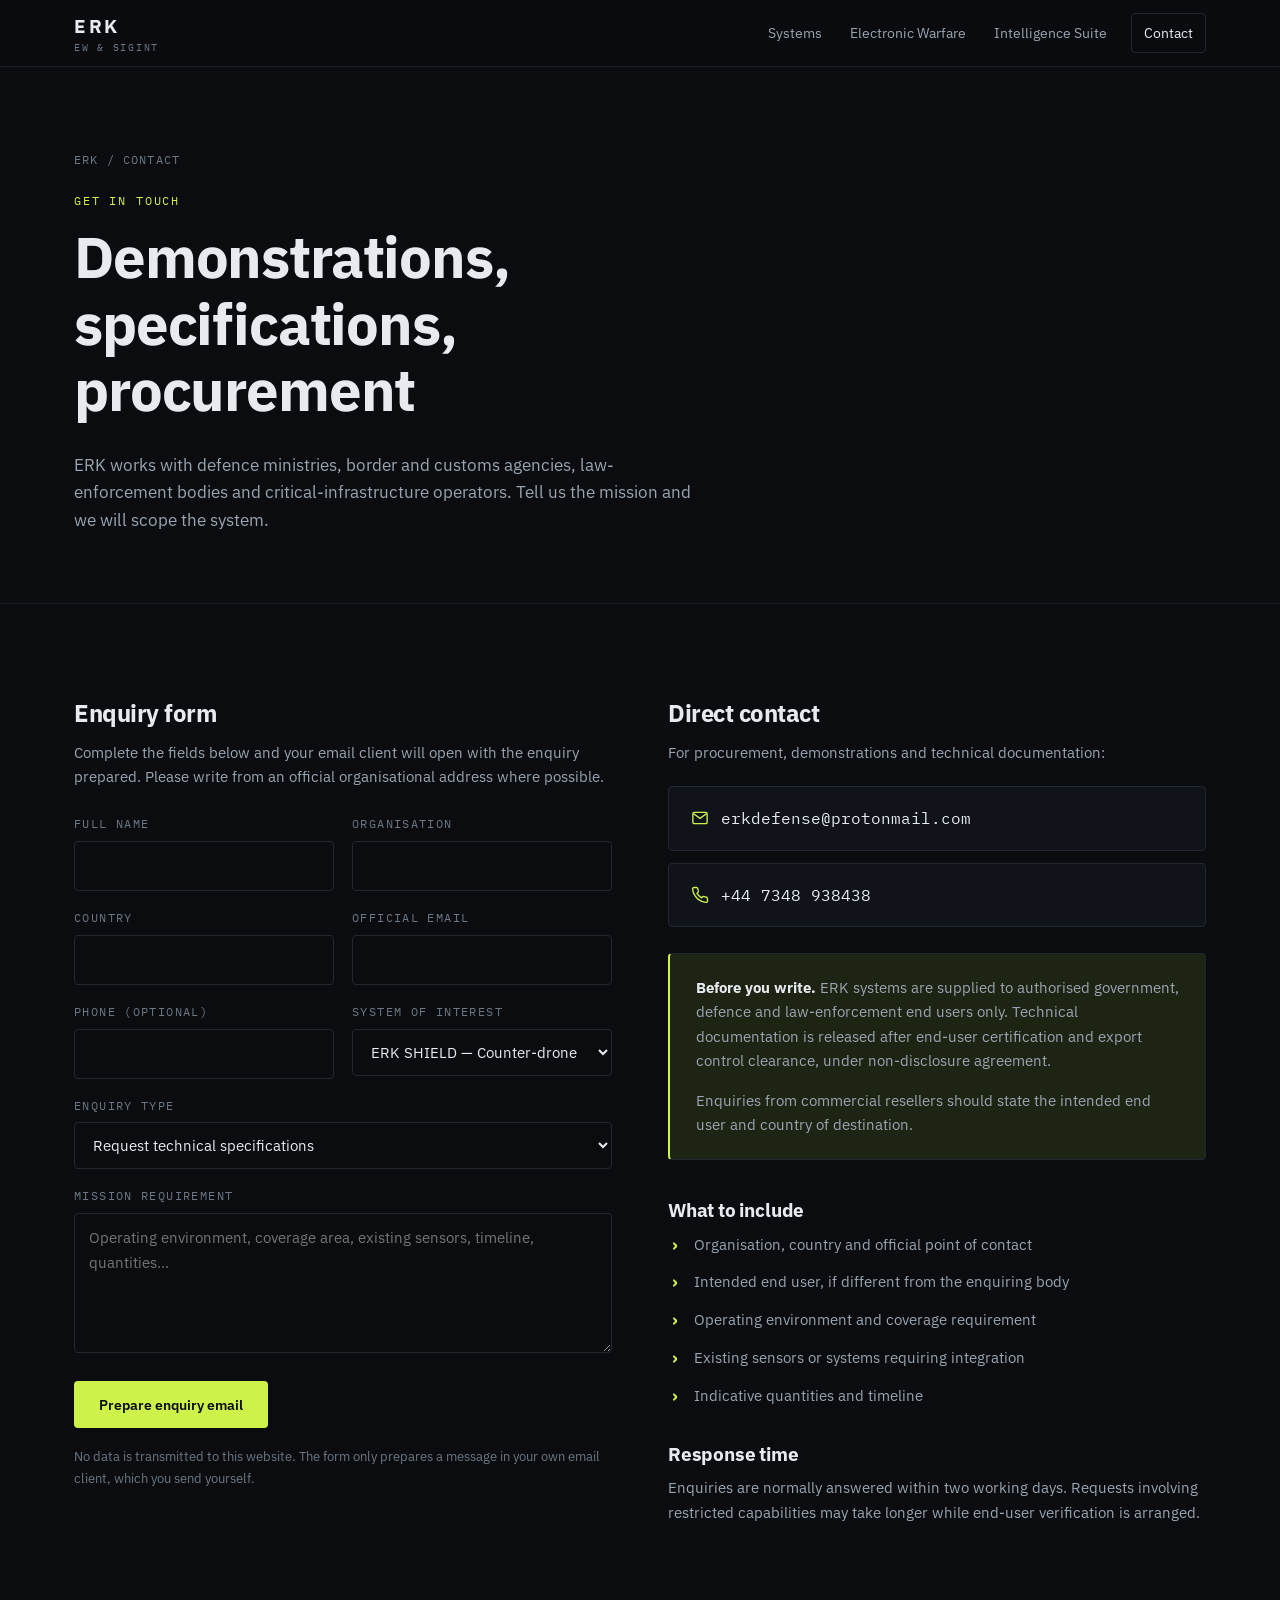
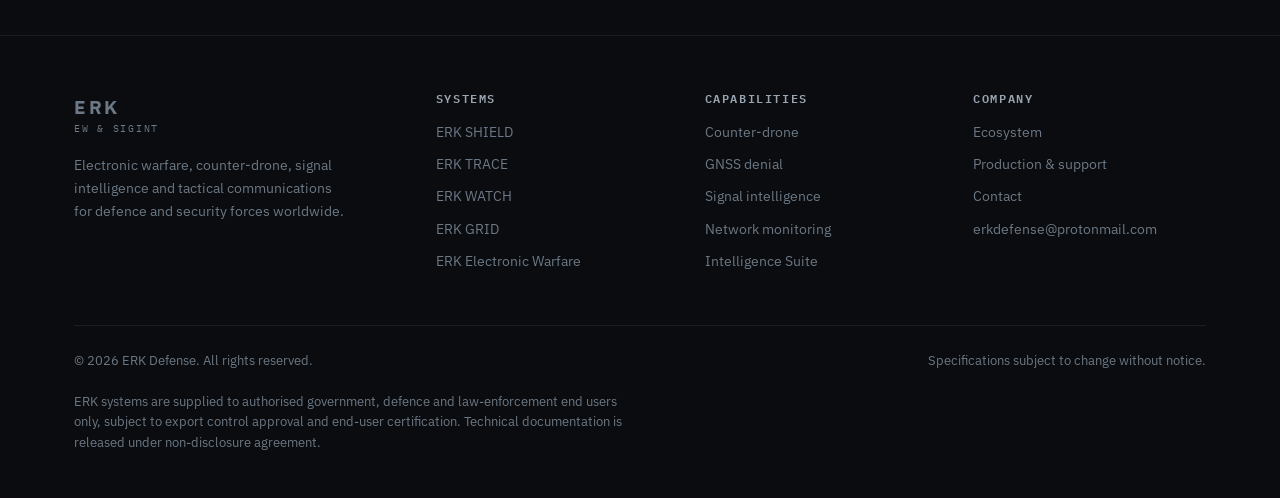
==== contact.html @ c9738c50 "ERK Defense website Static marketing site: home, Systems (SHIELD / TRACE / WATCH / GRID), Electronic" ====
<!DOCTYPE html>
<html lang="en">
<head>
<meta charset="utf-8">
<meta name="viewport" content="width=device-width, initial-scale=1">
<title>Contact — ERK Defense</title>
<meta name="description" content="Contact ERK Defense for demonstrations, technical specifications and procurement enquiries covering counter-drone, signal intelligence, network monitoring and tactical communications systems.">
<link rel="icon" href="assets/img/logo.svg" type="image/svg+xml">
<link rel="preload" href="assets/fonts/plex-sans-400.woff2" as="font" type="font/woff2" crossorigin>
<link rel="preload" href="assets/fonts/plex-sans-700.woff2" as="font" type="font/woff2" crossorigin>
<link rel="preload" href="assets/fonts/plex-mono-400.woff2" as="font" type="font/woff2" crossorigin>
<link rel="stylesheet" href="assets/css/site.css">
</head>
<body>
<a class="skip" href="#main">Skip to content</a>

<header class="site-header">
  <div class="wrap">
    <a class="brand" href="index.html">
      <span><span class="brand-name">ERK</span><span class="brand-sub">EW &amp; SIGINT</span></span>
    </a>
    <button class="nav-toggle" type="button" aria-label="Toggle navigation" aria-expanded="false" aria-controls="primary-nav">
      <svg viewBox="0 0 24 24" fill="none" stroke="currentColor" stroke-width="2" stroke-linecap="round"><path d="M3 6h18M3 12h18M3 18h18"/></svg>
    </button>
    <nav class="nav" id="primary-nav" aria-label="Primary">
      <a href="systems.html">Systems</a>
      <a href="erk-ew.html">Electronic Warfare</a>
      <a href="intelligence.html">Intelligence Suite</a>
      <a class="nav-cta" href="contact.html" aria-current="page">Contact</a>
    </nav>
  </div>
</header>

<main id="main">

  <section class="page-head">
    <div class="wrap">
      <p class="crumb"><a href="index.html">ERK</a> / Contact</p>
      <span class="eyebrow">Get in touch</span>
      <h1>Demonstrations, specifications, procurement</h1>
      <p class="lede">
        ERK works with defence ministries, border and customs agencies, law-enforcement
        bodies and critical-infrastructure operators. Tell us the mission and we will
        scope the system.
      </p>
    </div>
  </section>

  <section class="section">
    <div class="wrap">
      <div class="split" style="align-items:start; gap:56px">

        <!-- ---------- form ---------- -->
        <div>
          <h2 style="font-size:1.5rem">Enquiry form</h2>
          <p style="color:var(--text-dim); font-size:.95rem; margin-bottom:26px">
            Complete the fields below and your email client will open with the enquiry
            prepared. Please write from an official organisational address where possible.
          </p>

          <form id="inquiry-form" data-mailto="erkdefense@protonmail.com">
            <div class="form-grid">
              <div class="field">
                <label for="f-name">Full name</label>
                <input id="f-name" name="name" type="text" autocomplete="name" required>
              </div>
              <div class="field">
                <label for="f-org">Organisation</label>
                <input id="f-org" name="organisation" type="text" autocomplete="organization" required>
              </div>
              <div class="field">
                <label for="f-country">Country</label>
                <input id="f-country" name="country" type="text" autocomplete="country-name">
              </div>
              <div class="field">
                <label for="f-email">Official email</label>
                <input id="f-email" name="email" type="email" autocomplete="email" required>
              </div>
              <div class="field">
                <label for="f-phone">Phone (optional)</label>
                <input id="f-phone" name="phone" type="tel" autocomplete="tel">
              </div>
              <div class="field">
                <label for="f-interest">System of interest</label>
                <select id="f-interest" name="interest">
                  <option>ERK SHIELD — Counter-drone</option>
                  <option>ERK Electronic Warfare — Strategic GNSS denial</option>
                  <option>ERK TRACE — Signal intelligence</option>
                  <option>ERK WATCH — Network monitoring</option>
                  <option>ERK GRID — Tactical private LTE</option>
                  <option>ERK Intelligence Suite</option>
                  <option>Multiple systems / full portfolio</option>
                </select>
              </div>
              <div class="field full">
                <label for="f-type">Enquiry type</label>
                <select id="f-type" name="type">
                  <option>Request technical specifications</option>
                  <option>Request a demonstration</option>
                  <option>Procurement / tender enquiry</option>
                  <option>Integration with existing systems</option>
                  <option>Partnership or representation</option>
                  <option>Other</option>
                </select>
              </div>
              <div class="field full">
                <label for="f-message">Mission requirement</label>
                <textarea id="f-message" name="message" placeholder="Operating environment, coverage area, existing sensors, timeline, quantities…"></textarea>
              </div>
            </div>

            <div class="btn-row">
              <button class="btn btn-primary" type="submit">Prepare enquiry email</button>
            </div>
            <p class="form-note" id="form-status" role="status" aria-live="polite"></p>
            <p class="form-note">
              No data is transmitted to this website. The form only prepares a message in
              your own email client, which you send yourself.
            </p>
          </form>
        </div>

        <!-- ---------- direct contact ---------- -->
        <div>
          <h2 style="font-size:1.5rem">Direct contact</h2>
          <p style="color:var(--text-dim); font-size:.95rem; margin-bottom:22px">
            For procurement, demonstrations and technical documentation:
          </p>

          <a class="contact-line" href="mailto:erkdefense@protonmail.com">
            <svg viewBox="0 0 24 24" fill="none" stroke="currentColor" stroke-width="1.8" aria-hidden="true">
              <rect x="2.5" y="4.5" width="19" height="15" rx="2"/>
              <path d="m3 6 9 6.5L21 6"/>
            </svg>
            erkdefense@protonmail.com
          </a>

          <a class="contact-line" href="tel:+447348938438" style="margin-top:12px">
            <svg viewBox="0 0 24 24" fill="none" stroke="currentColor" stroke-width="1.8"
                 stroke-linecap="round" stroke-linejoin="round" aria-hidden="true">
              <path d="M22 16.9v3a2 2 0 0 1-2.2 2 19.8 19.8 0 0 1-8.6-3.1 19.5 19.5 0 0 1-6-6A19.8 19.8 0 0 1 2.1 4.2 2 2 0 0 1 4.1 2h3a2 2 0 0 1 2 1.7c.1 1 .3 1.9.6 2.8a2 2 0 0 1-.5 2.1L8 9.8a16 16 0 0 0 6 6l1.2-1.2a2 2 0 0 1 2.1-.5c.9.3 1.8.5 2.8.6a2 2 0 0 1 1.7 2z"/>
            </svg>
            +44 7348 938438
          </a>

          <div class="notice" style="margin-top:26px">
            <p><strong>Before you write.</strong> ERK systems are supplied to authorised
            government, defence and law-enforcement end users only. Technical documentation
            is released after end-user certification and export control clearance, under
            non-disclosure agreement.</p>
            <p>Enquiries from commercial resellers should state the intended end user and
            country of destination.</p>
          </div>

          <h3 style="margin-top:40px">What to include</h3>
          <ul class="ticks">
            <li>Organisation, country and official point of contact</li>
            <li>Intended end user, if different from the enquiring body</li>
            <li>Operating environment and coverage requirement</li>
            <li>Existing sensors or systems requiring integration</li>
            <li>Indicative quantities and timeline</li>
          </ul>

          <h3 style="margin-top:36px">Response time</h3>
          <p style="color:var(--text-dim); font-size:.95rem">
            Enquiries are normally answered within two working days. Requests involving
            restricted capabilities may take longer while end-user verification is arranged.
          </p>
        </div>

      </div>
    </div>
  </section>

</main>

<footer class="site-footer">
  <div class="wrap">
    <div class="footer-grid">
      <div>
        <a class="brand" href="index.html" style="margin-bottom:16px">
          <span><span class="brand-name">ERK</span><span class="brand-sub">EW &amp; SIGINT</span></span>
        </a>
        <p class="footer-blurb">Electronic warfare, counter-drone, signal intelligence and
           tactical communications for defence and security forces worldwide.</p>
      </div>
      <div>
        <h4>Systems</h4>
        <ul>
          <li><a href="systems.html#shield">ERK SHIELD</a></li>
          <li><a href="systems.html#trace">ERK TRACE</a></li>
          <li><a href="systems.html#watch">ERK WATCH</a></li>
          <li><a href="systems.html#grid">ERK GRID</a></li>
          <li><a href="erk-ew.html">ERK Electronic Warfare</a></li>
        </ul>
      </div>
      <div>
        <h4>Capabilities</h4>
        <ul>
          <li><a href="systems.html#shield">Counter-drone</a></li>
          <li><a href="erk-ew.html">GNSS denial</a></li>
          <li><a href="systems.html#trace">Signal intelligence</a></li>
          <li><a href="systems.html#watch">Network monitoring</a></li>
          <li><a href="intelligence.html">Intelligence Suite</a></li>
        </ul>
      </div>
      <div>
        <h4>Company</h4>
        <ul>
          <li><a href="index.html#ecosystem">Ecosystem</a></li>
          <li><a href="index.html#production">Production &amp; support</a></li>
          <li><a href="contact.html">Contact</a></li>
          <li><a href="mailto:erkdefense@protonmail.com">erkdefense@protonmail.com</a></li>
        </ul>
      </div>
    </div>
    <div class="footer-bottom">
      <span>© <span data-year>2026</span> ERK Defense. All rights reserved.</span>
      <span>Specifications subject to change without notice.</span>
    </div>
    <p class="footer-legal" style="margin-top:20px">
      ERK systems are supplied to authorised government, defence and law-enforcement
      end users only, subject to export control approval and end-user certification.
      Technical documentation is released under non-disclosure agreement.
    </p>
  </div>
</footer>

<script src="assets/js/site.js"></script>
</body>
</html>
---- assets/css/site.css ----
/* ==========================================================================
   ERK Defense — site stylesheet
   No third-party requests: fonts are self-hosted, nothing is fetched from a CDN.
   ========================================================================== */

/* --------------------------------------------------------------------------
   IBM Plex Sans / IBM Plex Mono — SIL Open Font License 1.1
   Self-hosted so no visitor data reaches a font CDN. Only the weights actually
   used by this stylesheet are shipped: sans 400/600/700, mono 400/600.
   The latin-ext files are only downloaded if a page actually contains those
   characters (Turkish, accented Latin), so English pages pay nothing for them.
   -------------------------------------------------------------------------- */
@font-face {
  font-family: 'IBM Plex Sans'; font-style: normal; font-weight: 400; font-display: swap;
  src: url('../fonts/plex-sans-400.woff2') format('woff2');
  unicode-range: U+0000-00FF,U+0131,U+0152-0153,U+02BB-02BC,U+02C6,U+02DA,U+02DC,U+0304,U+0308,U+0329,U+2000-206F,U+2074,U+20AC,U+2122,U+2191,U+2193,U+2212,U+2215,U+FEFF,U+FFFD;
}
@font-face {
  font-family: 'IBM Plex Sans'; font-style: normal; font-weight: 400; font-display: swap;
  src: url('../fonts/plex-sans-400-ext.woff2') format('woff2');
  unicode-range: U+0100-02AF,U+0304,U+0308,U+0329,U+1E00-1E9F,U+1EF2-1EFF,U+2020,U+20A0-20AB,U+20AD-20C0,U+2113,U+2C60-2C7F,U+A720-A7FF;
}
@font-face {
  font-family: 'IBM Plex Sans'; font-style: normal; font-weight: 600; font-display: swap;
  src: url('../fonts/plex-sans-600.woff2') format('woff2');
  unicode-range: U+0000-00FF,U+0131,U+0152-0153,U+02BB-02BC,U+02C6,U+02DA,U+02DC,U+0304,U+0308,U+0329,U+2000-206F,U+2074,U+20AC,U+2122,U+2191,U+2193,U+2212,U+2215,U+FEFF,U+FFFD;
}
@font-face {
  font-family: 'IBM Plex Sans'; font-style: normal; font-weight: 600; font-display: swap;
  src: url('../fonts/plex-sans-600-ext.woff2') format('woff2');
  unicode-range: U+0100-02AF,U+0304,U+0308,U+0329,U+1E00-1E9F,U+1EF2-1EFF,U+2020,U+20A0-20AB,U+20AD-20C0,U+2113,U+2C60-2C7F,U+A720-A7FF;
}
@font-face {
  font-family: 'IBM Plex Sans'; font-style: normal; font-weight: 700; font-display: swap;
  src: url('../fonts/plex-sans-700.woff2') format('woff2');
  unicode-range: U+0000-00FF,U+0131,U+0152-0153,U+02BB-02BC,U+02C6,U+02DA,U+02DC,U+0304,U+0308,U+0329,U+2000-206F,U+2074,U+20AC,U+2122,U+2191,U+2193,U+2212,U+2215,U+FEFF,U+FFFD;
}
@font-face {
  font-family: 'IBM Plex Sans'; font-style: normal; font-weight: 700; font-display: swap;
  src: url('../fonts/plex-sans-700-ext.woff2') format('woff2');
  unicode-range: U+0100-02AF,U+0304,U+0308,U+0329,U+1E00-1E9F,U+1EF2-1EFF,U+2020,U+20A0-20AB,U+20AD-20C0,U+2113,U+2C60-2C7F,U+A720-A7FF;
}
@font-face {
  font-family: 'IBM Plex Mono'; font-style: normal; font-weight: 400; font-display: swap;
  src: url('../fonts/plex-mono-400.woff2') format('woff2');
  unicode-range: U+0000-00FF,U+0131,U+0152-0153,U+02BB-02BC,U+02C6,U+02DA,U+02DC,U+0304,U+0308,U+0329,U+2000-206F,U+2074,U+20AC,U+2122,U+2191,U+2193,U+2212,U+2215,U+FEFF,U+FFFD;
}
@font-face {
  font-family: 'IBM Plex Mono'; font-style: normal; font-weight: 400; font-display: swap;
  src: url('../fonts/plex-mono-400-ext.woff2') format('woff2');
  unicode-range: U+0100-02AF,U+0304,U+0308,U+0329,U+1E00-1E9F,U+1EF2-1EFF,U+2020,U+20A0-20AB,U+20AD-20C0,U+2113,U+2C60-2C7F,U+A720-A7FF;
}
@font-face {
  font-family: 'IBM Plex Mono'; font-style: normal; font-weight: 600; font-display: swap;
  src: url('../fonts/plex-mono-600.woff2') format('woff2');
  unicode-range: U+0000-00FF,U+0131,U+0152-0153,U+02BB-02BC,U+02C6,U+02DA,U+02DC,U+0304,U+0308,U+0329,U+2000-206F,U+2074,U+20AC,U+2122,U+2191,U+2193,U+2212,U+2215,U+FEFF,U+FFFD;
}
@font-face {
  font-family: 'IBM Plex Mono'; font-style: normal; font-weight: 600; font-display: swap;
  src: url('../fonts/plex-mono-600-ext.woff2') format('woff2');
  unicode-range: U+0100-02AF,U+0304,U+0308,U+0329,U+1E00-1E9F,U+1EF2-1EFF,U+2020,U+20A0-20AB,U+20AD-20C0,U+2113,U+2C60-2C7F,U+A720-A7FF;
}

:root {
  --bg:        #0a0c0f;
  --bg-panel:  #10141a;
  --bg-raised: #161b23;
  --plate:     #eef1f4;   /* light plate behind white-background hardware shots */
  --line:      #1f2731;
  --line-soft: #171d25;
  --text:      #e7ebf0;
  --text-dim:  #9aa5b1;
  --text-mute: #6c7885;
  --accent:    #cdf24a;
  --accent-dk: #a8cc2e;
  --accent-fade: rgba(205, 242, 74, 0.10);
  --danger:    #ff6b5e;

  --sans: 'IBM Plex Sans', system-ui, -apple-system, "Segoe UI", Roboto, "Helvetica Neue", Arial, sans-serif;
  --mono: 'IBM Plex Mono', ui-monospace, "SF Mono", "Cascadia Mono", "Segoe UI Mono", Consolas, "Liberation Mono", monospace;

  --wrap: 1180px;
  --pad: 24px;
  --r: 4px;
}

*, *::before, *::after { box-sizing: border-box; }

html { scroll-behavior: smooth; }
@media (prefers-reduced-motion: reduce) {
  html { scroll-behavior: auto; }
  * { animation: none !important; transition: none !important; }
}

body {
  margin: 0;
  background: var(--bg);
  color: var(--text);
  font-family: var(--sans);
  font-size: 16px;
  line-height: 1.62;
  -webkit-font-smoothing: antialiased;
  text-rendering: optimizeLegibility;
}

img { max-width: 100%; height: auto; display: block; }
a { color: inherit; }

h1, h2, h3, h4 {
  margin: 0 0 .5em;
  line-height: 1.15;
  letter-spacing: -0.02em;
  font-weight: 700;
}
h1 { font-size: clamp(2.1rem, 5.2vw, 3.6rem); }
h2 { font-size: clamp(1.6rem, 3.4vw, 2.4rem); }
h3 { font-size: 1.18rem; letter-spacing: -0.01em; }
p  { margin: 0 0 1em; }

::selection { background: var(--accent); color: #0a0c0f; }

:focus-visible {
  outline: 2px solid var(--accent);
  outline-offset: 3px;
}

.wrap { width: 100%; max-width: var(--wrap); margin: 0 auto; padding: 0 var(--pad); }

.skip {
  position: absolute; left: -9999px; top: 0; z-index: 100;
  background: var(--accent); color: #0a0c0f; padding: 10px 16px; font-weight: 700;
}
.skip:focus { left: 8px; top: 8px; }

/* ---------- eyebrow / label type ---------- */
.eyebrow {
  font-family: var(--mono);
  font-size: .72rem;
  letter-spacing: .16em;
  text-transform: uppercase;
  color: var(--accent);
  margin: 0 0 14px;
  display: block;
}
.eyebrow.muted { color: var(--text-mute); }

/* ==========================================================================
   Header
   ========================================================================== */
.site-header {
  position: sticky; top: 0; z-index: 50;
  background: rgba(10, 12, 15, .88);
  backdrop-filter: blur(10px);
  border-bottom: 1px solid var(--line-soft);
}
.site-header .wrap {
  display: flex; align-items: center; justify-content: space-between;
  min-height: 66px; gap: 24px;
}

.brand { display: flex; align-items: center; text-decoration: none; flex-shrink: 0; }
.brand-name {
  font-weight: 700; font-size: 1.18rem; letter-spacing: .14em;
}
.brand-sub {
  font-family: var(--mono); font-size: .6rem; letter-spacing: .18em;
  color: var(--text-mute); text-transform: uppercase; display: block; margin-top: -2px;
}

.nav { display: flex; align-items: center; gap: 4px; }
.nav a {
  text-decoration: none; color: var(--text-dim);
  font-size: .875rem; padding: 8px 12px; border-radius: var(--r);
  transition: color .15s ease, background .15s ease;
  white-space: nowrap;
}
.nav a:hover { color: var(--text); background: var(--bg-raised); }
.nav a[aria-current="page"] { color: var(--accent); }

.nav-cta {
  border: 1px solid var(--line);
  color: var(--text) !important;
  margin-left: 8px;
}
.nav-cta:hover { border-color: var(--accent); color: var(--accent) !important; background: transparent !important; }

.nav-toggle {
  display: none; background: none; border: 1px solid var(--line);
  color: var(--text); width: 40px; height: 38px; border-radius: var(--r);
  cursor: pointer; align-items: center; justify-content: center;
}
.nav-toggle svg { width: 18px; height: 18px; }

@media (max-width: 900px) {
  .nav-toggle { display: inline-flex; }
  .nav {
    display: none; position: absolute; top: 100%; left: 0; right: 0;
    flex-direction: column; align-items: stretch; gap: 0;
    background: var(--bg-panel); border-bottom: 1px solid var(--line);
    padding: 8px var(--pad) 16px;
  }
  .nav.open { display: flex; }
  .nav a { padding: 12px 4px; border-bottom: 1px solid var(--line-soft); border-radius: 0; }
  .nav-cta { margin: 12px 0 0; text-align: center; border-radius: var(--r); }
}

/* ==========================================================================
   Buttons
   ========================================================================== */
.btn {
  display: inline-flex; align-items: center; gap: 9px;
  padding: 13px 24px; border-radius: var(--r);
  font-size: .9rem; font-weight: 600; text-decoration: none;
  border: 1px solid transparent; cursor: pointer;
  transition: background .15s ease, border-color .15s ease, color .15s ease;
  font-family: inherit;
}
.btn-primary { background: var(--accent); color: #0a0c0f; }
.btn-primary:hover { background: var(--accent-dk); }
.btn-ghost { border-color: var(--line); color: var(--text); }
.btn-ghost:hover { border-color: var(--accent); color: var(--accent); }
.btn-row { display: flex; flex-wrap: wrap; gap: 12px; margin-top: 28px; }

/* ==========================================================================
   Hero
   ========================================================================== */
.hero {
  position: relative;
  border-bottom: 1px solid var(--line-soft);
  overflow: hidden;
  background:
    radial-gradient(ellipse 55% 60% at 72% 48%, rgba(205, 242, 74, .05), transparent 70%),
    var(--bg);
}

.hero-grid {
  display: grid;
  grid-template-columns: 1.05fr .95fr;
  gap: 48px; align-items: center;
  padding: clamp(56px, 8vw, 104px) 0 clamp(48px, 7vw, 88px);
}
.hero h1 { margin-bottom: 20px; }
.hero-lede {
  font-size: clamp(1rem, 1.9vw, 1.16rem);
  color: var(--text-dim); max-width: 54ch;
}
.hero-media { display: flex; align-items: center; justify-content: center; }
.hero-media img {
  width: auto; max-width: 100%;
  max-height: 560px;          /* native height is 584 — never upscaled */
  filter: drop-shadow(0 26px 40px rgba(0, 0, 0, .6));
}

.hero-strip {
  border-top: 1px solid var(--line-soft);
  display: grid; grid-template-columns: repeat(4, 1fr);
}
.hero-strip div {
  padding: 20px 24px;
  border-right: 1px solid var(--line-soft);
}
.hero-strip div:last-child { border-right: 0; }
.hero-strip strong {
  display: block; font-size: 1.35rem; font-weight: 700; letter-spacing: -.02em;
}
.hero-strip span {
  font-family: var(--mono); font-size: .68rem; letter-spacing: .12em;
  text-transform: uppercase; color: var(--text-mute);
}

@media (max-width: 900px) {
  .hero-grid { grid-template-columns: 1fr; gap: 32px; }
  .hero-media { order: -1; }
  .hero-media img { max-height: 410px; }
  .hero-strip { grid-template-columns: repeat(2, 1fr); }
  .hero-strip div:nth-child(2) { border-right: 0; }
  .hero-strip div:nth-child(-n+2) { border-bottom: 1px solid var(--line-soft); }
}

/* Page header (interior pages) */
.page-head {
  padding: clamp(48px, 7vw, 84px) 0 clamp(32px, 5vw, 52px);
  border-bottom: 1px solid var(--line-soft);
}
.page-head h1 { max-width: 20ch; }
.page-head .lede { color: var(--text-dim); max-width: 62ch; font-size: 1.06rem; }

.crumb {
  font-family: var(--mono); font-size: .72rem; letter-spacing: .1em;
  color: var(--text-mute); margin-bottom: 22px; text-transform: uppercase;
}
.crumb a { text-decoration: none; color: var(--text-mute); }
.crumb a:hover { color: var(--accent); }

/* ==========================================================================
   In-page system switcher (systems.html)
   ========================================================================== */
.subnav {
  position: sticky; top: 66px; z-index: 40;
  background: rgba(10, 12, 15, .92);
  backdrop-filter: blur(10px);
  border-bottom: 1px solid var(--line-soft);
}
.subnav .wrap {
  display: flex; gap: 4px; overflow-x: auto;
  scrollbar-width: none; -ms-overflow-style: none;
}
.subnav .wrap::-webkit-scrollbar { display: none; }
.subnav a {
  font-family: var(--mono); font-size: .74rem; letter-spacing: .12em;
  text-transform: uppercase; text-decoration: none;
  color: var(--text-mute); white-space: nowrap;
  padding: 15px 16px; border-bottom: 2px solid transparent;
  transition: color .15s ease, border-color .15s ease;
}
.subnav a:hover { color: var(--text); }
.subnav a.active { color: var(--accent); border-bottom-color: var(--accent); }
@media (max-width: 900px) { .subnav { top: 0; } }
/* On narrow screens let the switcher wrap onto a second row rather than scroll
   sideways — the scrollbar is hidden, so off-screen items would be unreachable. */
@media (max-width: 560px) {
  .subnav .wrap { flex-wrap: wrap; overflow-x: visible; }
  .subnav a { padding: 11px 12px; }
}

/* Anchored product sections clear both sticky bars. */
.system { scroll-margin-top: 120px; }
.system-head {
  display: flex; flex-wrap: wrap; align-items: baseline;
  gap: 8px 18px; margin-bottom: 10px;
}
.system-head h2 { margin: 0; }
.system-head .tagline {
  font-family: var(--mono); font-size: .78rem; letter-spacing: .08em;
  color: var(--text-mute);
}

/* ==========================================================================
   Sections
   ========================================================================== */
.section { padding: clamp(56px, 8vw, 96px) 0; }
.section + .section { border-top: 1px solid var(--line-soft); }
.section-head { max-width: 68ch; margin-bottom: 44px; }
.section-head p { color: var(--text-dim); margin-bottom: 0; }

/* ---------- card grids ---------- */
.grid { display: grid; gap: 20px; }
.grid-3 { grid-template-columns: repeat(3, 1fr); }
.grid-2 { grid-template-columns: repeat(2, 1fr); }
@media (max-width: 900px) { .grid-3, .grid-2 { grid-template-columns: 1fr; } }

.card {
  background: var(--bg-panel);
  border: 1px solid var(--line);
  border-radius: var(--r);
  padding: 28px;
  display: flex; flex-direction: column;
  overflow: hidden;
}

/* Illustration strip bled to the card edges, above the card's own padding. */
.card-media {
  margin: -28px -28px 22px;
  height: 268px;
  background: #0d1015;
  border-bottom: 1px solid var(--line);
  display: flex; align-items: center; justify-content: center;
}
.card-media img {
  width: 100%; height: 100%;
  object-fit: contain;
  padding: 14px 18px;
}
/* Plate for hardware shots that carry their own pure-white studio background —
   matched to #fff so the image edge is invisible rather than showing as a
   lighter rectangle inside the plate. */
.card-media.light { background: #fff; border-bottom-color: #dfe4e8; }

/* Full-bleed: the image fills the strip edge to edge, cropping slightly rather
   than letterboxing. Only for scene photographs — a cut-out product shot would
   get its edges chopped off. */
.card-media.bleed img { object-fit: cover; padding: 0; }

/* Below 900px the card grid is a single column, so the strip is much wider
   than it is tall — give the artwork more height to work with. */
@media (max-width: 900px) { .card-media { height: 250px; } }
@media (max-width: 560px) { .card-media { height: 230px; } }
.card h3 { margin-bottom: 10px; }
.card p { color: var(--text-dim); font-size: .95rem; margin-bottom: 0; }
.card .eyebrow { margin-bottom: 10px; }

/* Product card with image plate */
.product-card {
  background: var(--bg-panel);
  border: 1px solid var(--line);
  border-radius: var(--r);
  overflow: hidden;
  display: flex; flex-direction: column;
  text-decoration: none;
  transition: border-color .18s ease, transform .18s ease;
}
.product-card:hover { border-color: var(--accent); transform: translateY(-2px); }
.plate {
  background: var(--plate);
  display: flex; align-items: center; justify-content: center;
  padding: 26px; min-height: 232px;
}
.plate img { max-height: 196px; width: auto; object-fit: contain; }
.plate.dark { background: #0d1116; }
/* For product shots that carry their own pure-white studio background, so the
   image edge is invisible instead of showing as a panel inside a panel. */
.plate.white { background: #fff; }
/* Full-bleed plate: for images that already carry their own finished background,
   so no plate colour shows around the edges. */
.plate.bleed { padding: 0; overflow: hidden; }
.plate.bleed img { width: 100%; height: 100%; max-height: none; object-fit: cover; }
.product-card .body { padding: 24px 26px 26px; flex: 1; display: flex; flex-direction: column; }
.product-card .body p { color: var(--text-dim); font-size: .93rem; flex: 1; }
.product-card .more {
  font-family: var(--mono); font-size: .74rem; letter-spacing: .1em;
  text-transform: uppercase; color: var(--accent); margin-top: 16px;
}

/* ---------- spec table ---------- */
.specs {
  width: 100%; border-collapse: collapse;
  border: 1px solid var(--line);
  font-size: .93rem;
}
.specs caption {
  text-align: left; font-family: var(--mono); font-size: .72rem;
  letter-spacing: .14em; text-transform: uppercase; color: var(--text-mute);
  padding-bottom: 12px;
}
.specs th, .specs td { padding: 13px 18px; border-bottom: 1px solid var(--line-soft); text-align: left; }
.specs tr:last-child th, .specs tr:last-child td { border-bottom: 0; }
.specs th { font-weight: 400; color: var(--text-dim); width: 44%; }
.specs td { font-family: var(--mono); font-size: .86rem; color: var(--text); }
.specs tr:nth-child(odd) { background: rgba(255,255,255,.014); }

/* ---------- feature list ---------- */
.ticks { list-style: none; padding: 0; margin: 0; }
.ticks li {
  position: relative; padding-left: 26px; margin-bottom: 13px;
  color: var(--text-dim); font-size: .96rem;
}
.ticks li::before {
  content: "›"; position: absolute; left: 4px; top: -1px;
  color: var(--accent); font-weight: 700; font-size: 1.1rem;
}
.ticks li:last-child { margin-bottom: 0; }

/* ---------- tag cloud ---------- */
.tags { display: flex; flex-wrap: wrap; gap: 8px; list-style: none; padding: 0; margin: 0; }
.tags li {
  font-family: var(--mono); font-size: .74rem; letter-spacing: .06em;
  border: 1px solid var(--line); border-radius: var(--r);
  padding: 6px 11px; color: var(--text-dim);
  background: var(--bg-panel);
}

/* ---------- numbered stat row ---------- */
.stats { display: grid; grid-template-columns: repeat(3, 1fr); gap: 20px; }
@media (max-width: 760px) { .stats { grid-template-columns: 1fr; } }
.stat {
  border-left: 2px solid var(--accent);
  padding: 4px 0 4px 20px;
}
.stat b { display: block; font-size: clamp(1.7rem, 3.6vw, 2.4rem); font-weight: 700; letter-spacing: -.03em; }
.stat span {
  font-family: var(--mono); font-size: .72rem; letter-spacing: .12em;
  text-transform: uppercase; color: var(--text-mute);
}

/* ---------- ecosystem / process chain ---------- */
.chain { display: grid; gap: 1px; background: var(--line); border: 1px solid var(--line); border-radius: var(--r); overflow: hidden; }
.chain-row {
  display: grid; grid-template-columns: 180px 1fr;
  background: var(--bg-panel); gap: 0;
}
.chain-row dt {
  padding: 22px 24px;
  font-family: var(--mono); font-size: .8rem; letter-spacing: .14em;
  text-transform: uppercase; color: var(--accent);
  border-right: 1px solid var(--line);
}
.chain-row dd { padding: 22px 26px; margin: 0; color: var(--text-dim); font-size: .95rem; }
@media (max-width: 700px) {
  .chain-row { grid-template-columns: 1fr; }
  .chain-row dt { border-right: 0; padding-bottom: 0; }
  .chain-row dd { padding-top: 10px; }
}

/* ---------- numbered step flow (investigation sequences) ---------- */
.flow {
  list-style: none; padding: 0; margin: 0;
  display: grid; gap: 10px;
  grid-template-columns: repeat(5, 1fr);
}
.flow li {
  background: var(--bg-panel);
  border: 1px solid var(--line);
  border-top: 2px solid var(--accent);
  border-radius: var(--r);
  padding: 15px 16px;
  font-size: .87rem; line-height: 1.45;
  color: var(--text-dim);
}
.flow li b {
  display: block;
  font-family: var(--mono); font-size: .64rem; letter-spacing: .14em;
  text-transform: uppercase; color: var(--accent);
  margin-bottom: 7px; font-weight: 600;
}
@media (max-width: 980px) { .flow { grid-template-columns: repeat(2, 1fr); } }
@media (max-width: 520px) { .flow { grid-template-columns: 1fr; } }

.flow-group { margin-bottom: 32px; }
.flow-group:last-child { margin-bottom: 0; }
.flow-group h4 {
  font-size: 1rem; margin: 0 0 14px;
  color: var(--text); font-weight: 600; letter-spacing: -.01em;
}

/* ---------- use case blocks ---------- */
.usecase {
  border: 1px solid var(--line); border-radius: var(--r);
  background: var(--bg-panel); padding: 26px 28px;
}
.usecase h3 { margin-bottom: 8px; }
.usecase p { color: var(--text-dim); font-size: .95rem; }
.usecase .keyvalue {
  margin-top: 16px; padding-top: 14px; border-top: 1px solid var(--line-soft);
  font-family: var(--mono); font-size: .74rem; letter-spacing: .06em;
  color: var(--text-mute); margin-bottom: 0;
}
.usecase .keyvalue b { color: var(--accent); font-weight: 600; }

/* ---------- split feature (image + text) ---------- */
.split { display: grid; grid-template-columns: 1fr 1fr; gap: 44px; align-items: center; }
.split.reverse .split-media { order: 2; }
@media (max-width: 900px) {
  .split { grid-template-columns: 1fr; gap: 28px; }
  .split.reverse .split-media { order: 0; }
}
.split-media { border: 1px solid var(--line); border-radius: var(--r); overflow: hidden; }
/* Direct children only — images inside a .plate keep the plate's own sizing,
   otherwise this rule overrides `.plate img { width: auto }` and stretches them. */
.split-media > img { width: 100%; }

/* Cut-out product shot: no frame box, sits straight on the page with a soft
   pool of light behind it. Used with background-removed PNGs. */
.split-media.product {
  border: 0;
  background:
    radial-gradient(ellipse 58% 52% at 50% 46%, rgba(205, 242, 74, .07), transparent 70%),
    radial-gradient(ellipse 90% 80% at 50% 50%, #151b24, #0b0e13 72%);
  display: flex; align-items: center; justify-content: center;
  padding: 30px 24px;
}
.split-media.product img {
  width: auto;
  max-width: 100%;
  max-height: 470px;          /* native height is 478 — never upscaled */
  filter: drop-shadow(0 22px 34px rgba(0, 0, 0, .55));
}
@media (max-width: 900px) {
  .split-media.product img { max-height: 400px; }
}

/* Portrait source images: never upscale past their native resolution. */
.split-media.portrait {
  display: flex; justify-content: center; align-items: center;
  background: #0d1116; padding: 18px;
}
.split-media.portrait img { width: auto; max-width: 100%; max-height: 620px; }

/* ---------- notice / restricted panel ---------- */
.notice {
  border: 1px solid var(--line);
  border-left: 2px solid var(--accent);
  background: var(--accent-fade);
  border-radius: var(--r);
  padding: 22px 26px;
  color: var(--text-dim);
  font-size: .94rem;
}
.notice strong { color: var(--text); }
.notice p:last-child { margin-bottom: 0; }

/* ==========================================================================
   CTA band
   ========================================================================== */
.cta-band {
  border-top: 1px solid var(--line-soft);
  background: var(--bg-panel);
  padding: clamp(52px, 7vw, 84px) 0;
  text-align: center;
}
.cta-band h2 { max-width: 22ch; margin-inline: auto; }
.cta-band p { color: var(--text-dim); max-width: 56ch; margin-inline: auto; }
.cta-band .btn-row { justify-content: center; }

/* ==========================================================================
   Contact form
   ========================================================================== */
.form-grid { display: grid; grid-template-columns: 1fr 1fr; gap: 18px; }
@media (max-width: 700px) { .form-grid { grid-template-columns: 1fr; } }
.field { display: flex; flex-direction: column; gap: 7px; }
.field.full { grid-column: 1 / -1; }
.field label {
  font-family: var(--mono); font-size: .72rem; letter-spacing: .12em;
  text-transform: uppercase; color: var(--text-mute);
}
.field input, .field select, .field textarea {
  background: var(--bg); border: 1px solid var(--line); border-radius: var(--r);
  color: var(--text); font: inherit; font-size: .94rem; padding: 12px 14px;
  width: 100%;
}
.field textarea { min-height: 140px; resize: vertical; }
.field input:focus, .field select:focus, .field textarea:focus {
  border-color: var(--accent); outline: none;
}
.form-note { font-size: .84rem; color: var(--text-mute); margin-top: 18px; }

.contact-line {
  display: flex; align-items: center; gap: 12px;
  font-family: var(--mono); font-size: 1.02rem;
  border: 1px solid var(--line); border-radius: var(--r);
  padding: 18px 22px; background: var(--bg-panel);
  text-decoration: none; color: var(--text);
  transition: border-color .15s ease;
  word-break: break-all;
}
.contact-line:hover { border-color: var(--accent); }
.contact-line svg { width: 18px; height: 18px; color: var(--accent); flex-shrink: 0; }

/* ==========================================================================
   Footer
   ========================================================================== */
.site-footer {
  border-top: 1px solid var(--line-soft);
  padding: 56px 0 32px;
  font-size: .9rem;
  color: var(--text-mute);
}
.footer-grid {
  display: grid; grid-template-columns: 1.4fr 1fr 1fr 1fr;
  gap: 36px; margin-bottom: 44px;
}
@media (max-width: 900px) { .footer-grid { grid-template-columns: 1fr 1fr; gap: 30px; } }
@media (max-width: 520px) { .footer-grid { grid-template-columns: 1fr; } }
.footer-grid h4 {
  font-family: var(--mono); font-size: .72rem; letter-spacing: .14em;
  text-transform: uppercase; color: var(--text-dim); margin-bottom: 14px; font-weight: 600;
}
.footer-grid ul { list-style: none; padding: 0; margin: 0; }
.footer-grid li { margin-bottom: 9px; }
.footer-grid a { text-decoration: none; color: var(--text-mute); }
.footer-grid a:hover { color: var(--accent); }
.footer-blurb { max-width: 34ch; }
.footer-bottom {
  border-top: 1px solid var(--line-soft); padding-top: 24px;
  display: flex; justify-content: space-between; gap: 16px; flex-wrap: wrap;
  font-size: .82rem;
}
.footer-legal { max-width: 70ch; color: var(--text-mute); font-size: .8rem; line-height: 1.6; }
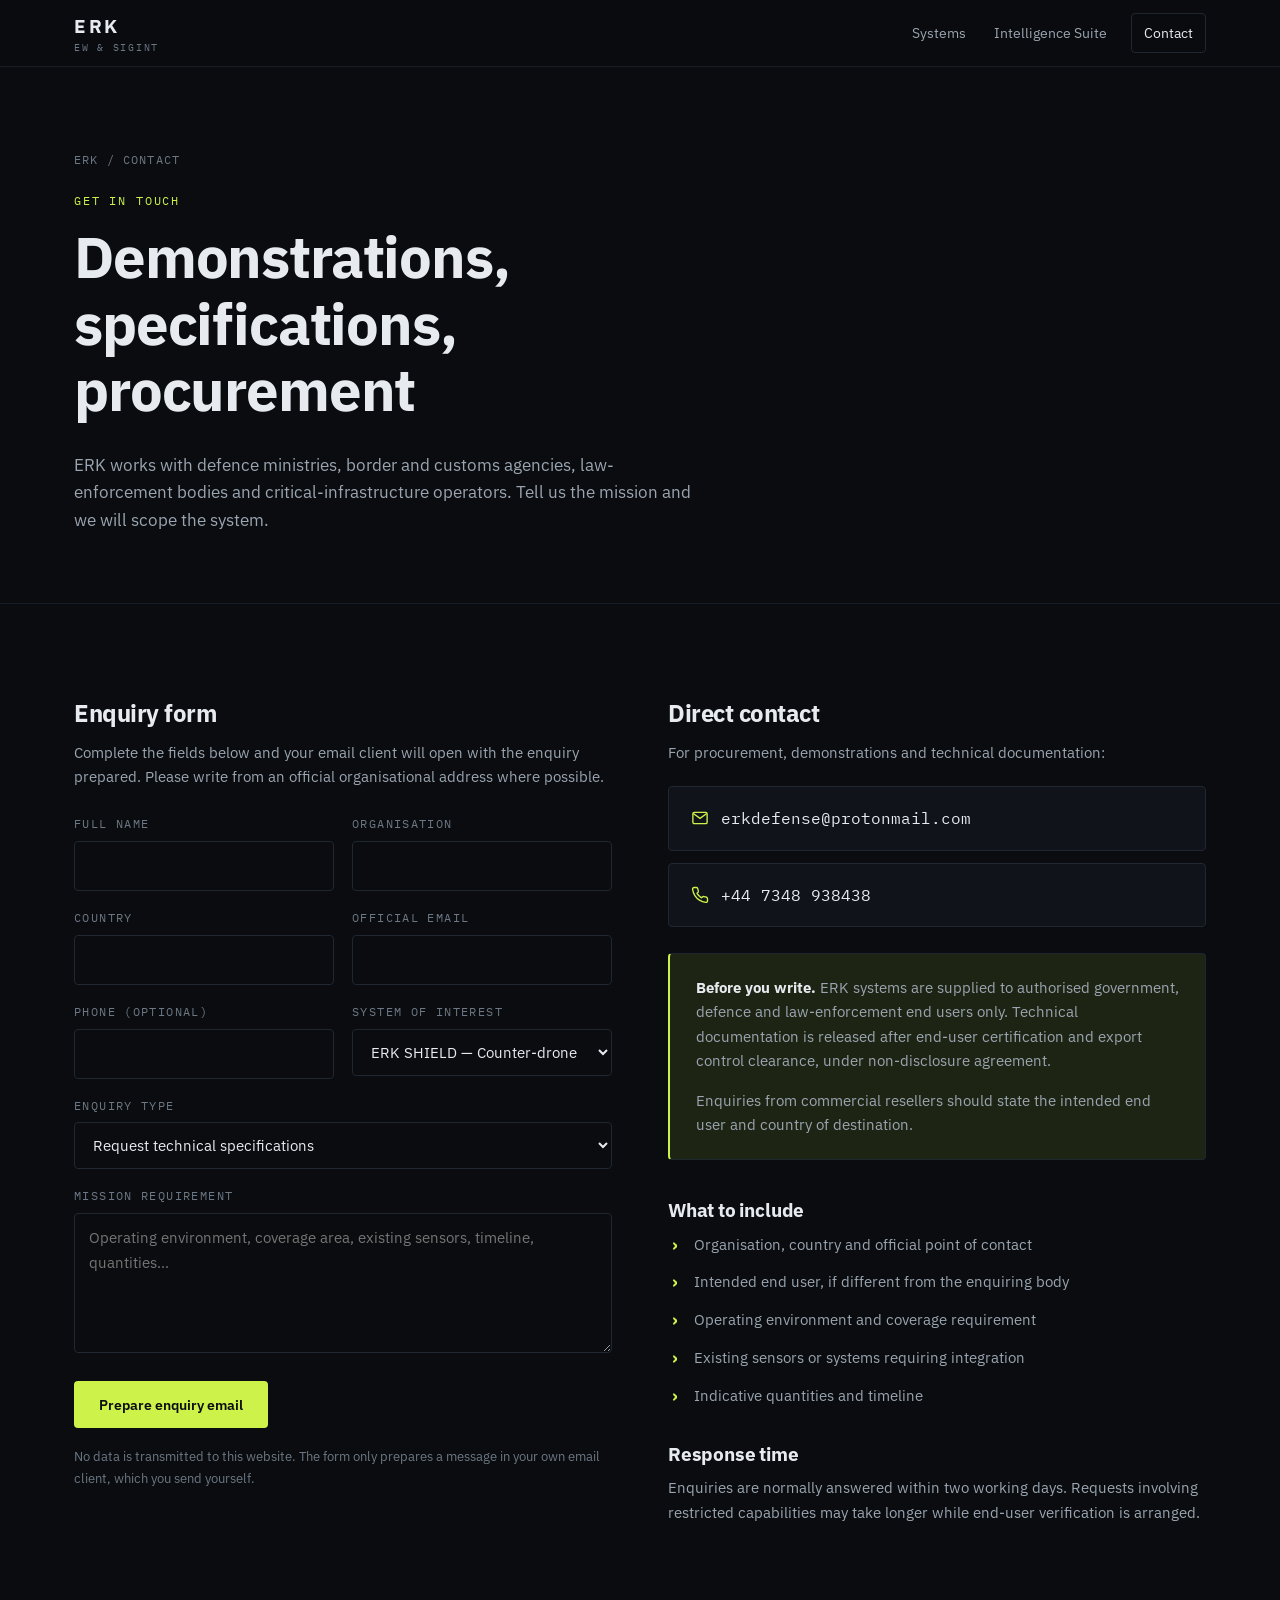
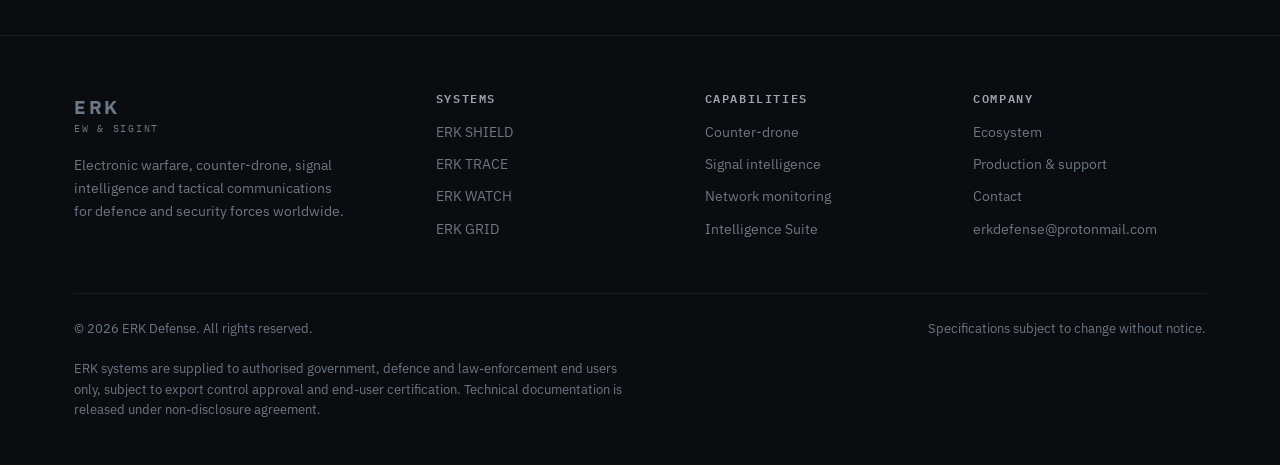
==== commit 62175c6b: "Remove the Electronic Warfare page Deletes erk-ew.html and its five images, and strips every referen" ====
--- a/contact.html
+++ b/contact.html
@@ -24,7 +24,6 @@
     </button>
     <nav class="nav" id="primary-nav" aria-label="Primary">
       <a href="systems.html">Systems</a>
-      <a href="erk-ew.html">Electronic Warfare</a>
       <a href="intelligence.html">Intelligence Suite</a>
       <a class="nav-cta" href="contact.html" aria-current="page">Contact</a>
     </nav>
@@ -84,7 +83,6 @@
                 <label for="f-interest">System of interest</label>
                 <select id="f-interest" name="interest">
                   <option>ERK SHIELD — Counter-drone</option>
-                  <option>ERK Electronic Warfare — Strategic GNSS denial</option>
                   <option>ERK TRACE — Signal intelligence</option>
                   <option>ERK WATCH — Network monitoring</option>
                   <option>ERK GRID — Tactical private LTE</option>
@@ -191,14 +189,12 @@
           <li><a href="systems.html#trace">ERK TRACE</a></li>
           <li><a href="systems.html#watch">ERK WATCH</a></li>
           <li><a href="systems.html#grid">ERK GRID</a></li>
-          <li><a href="erk-ew.html">ERK Electronic Warfare</a></li>
         </ul>
       </div>
       <div>
         <h4>Capabilities</h4>
         <ul>
           <li><a href="systems.html#shield">Counter-drone</a></li>
-          <li><a href="erk-ew.html">GNSS denial</a></li>
           <li><a href="systems.html#trace">Signal intelligence</a></li>
           <li><a href="systems.html#watch">Network monitoring</a></li>
           <li><a href="intelligence.html">Intelligence Suite</a></li>
